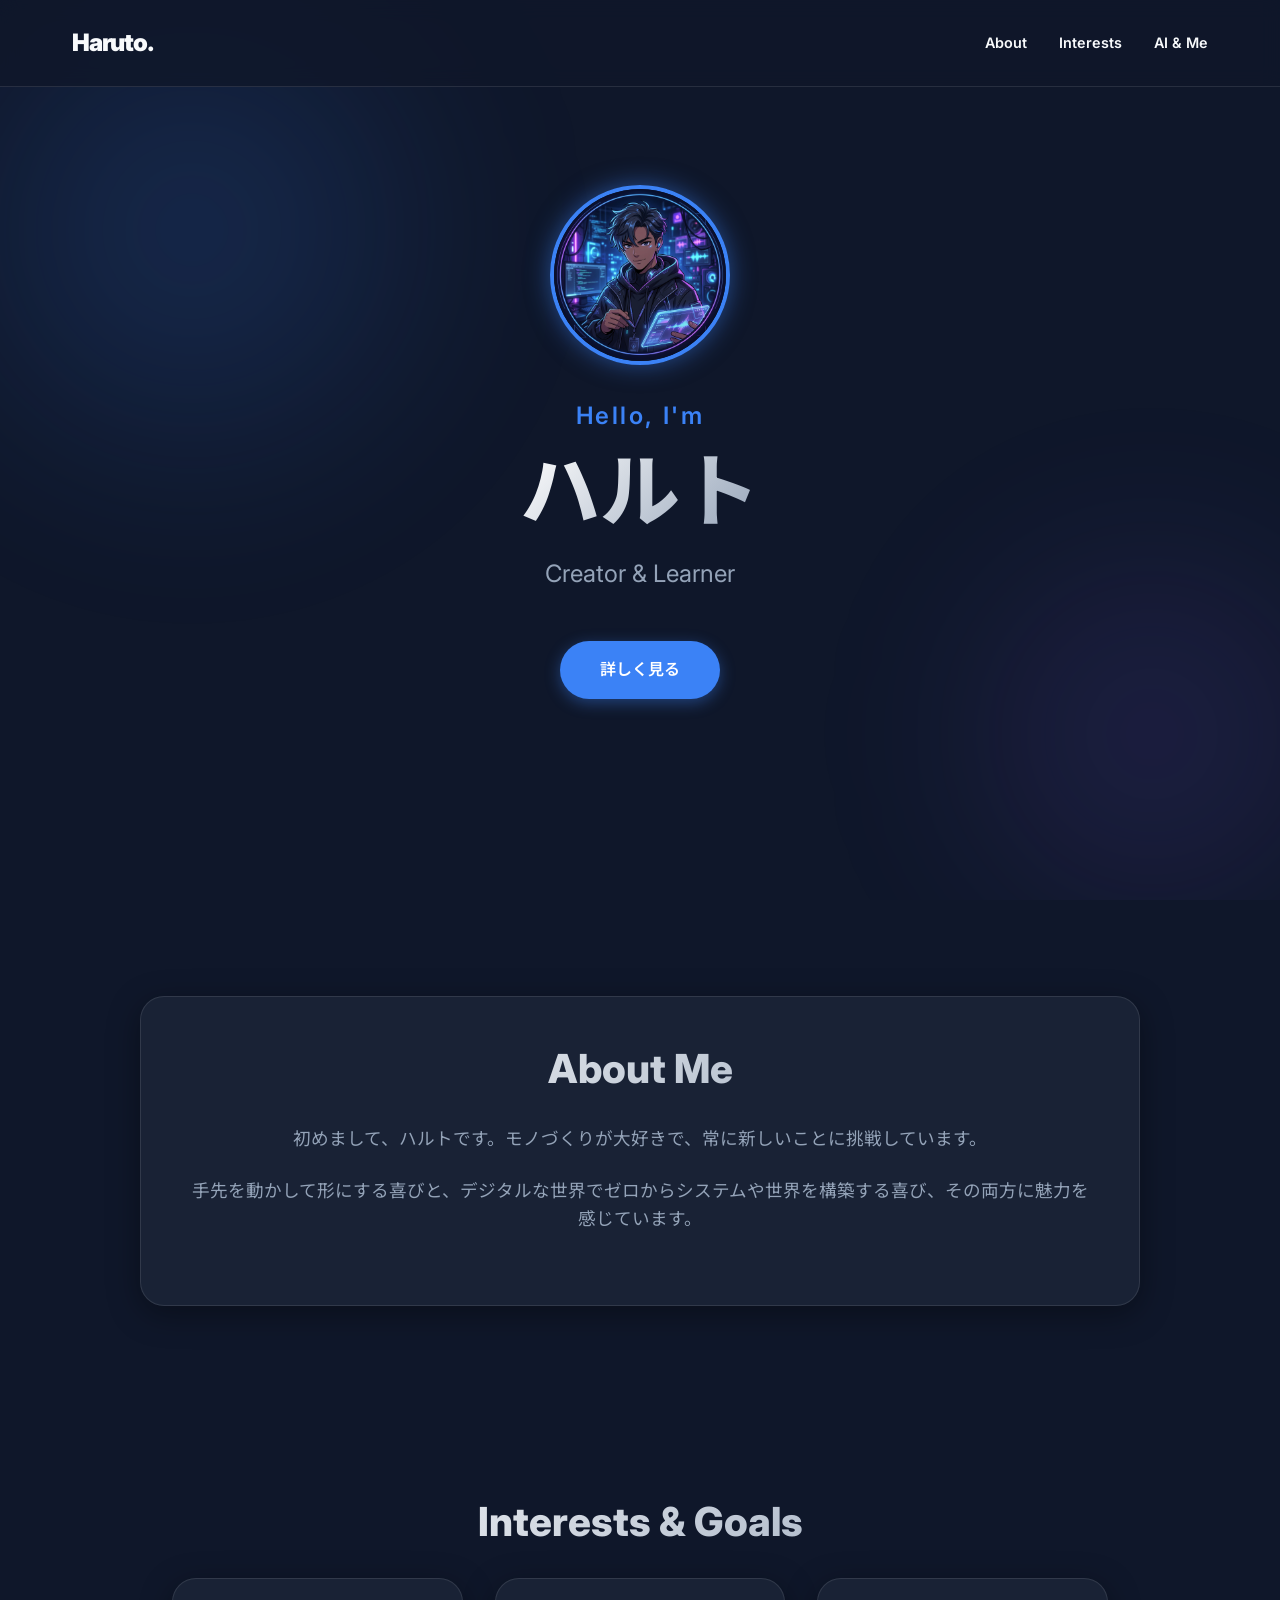
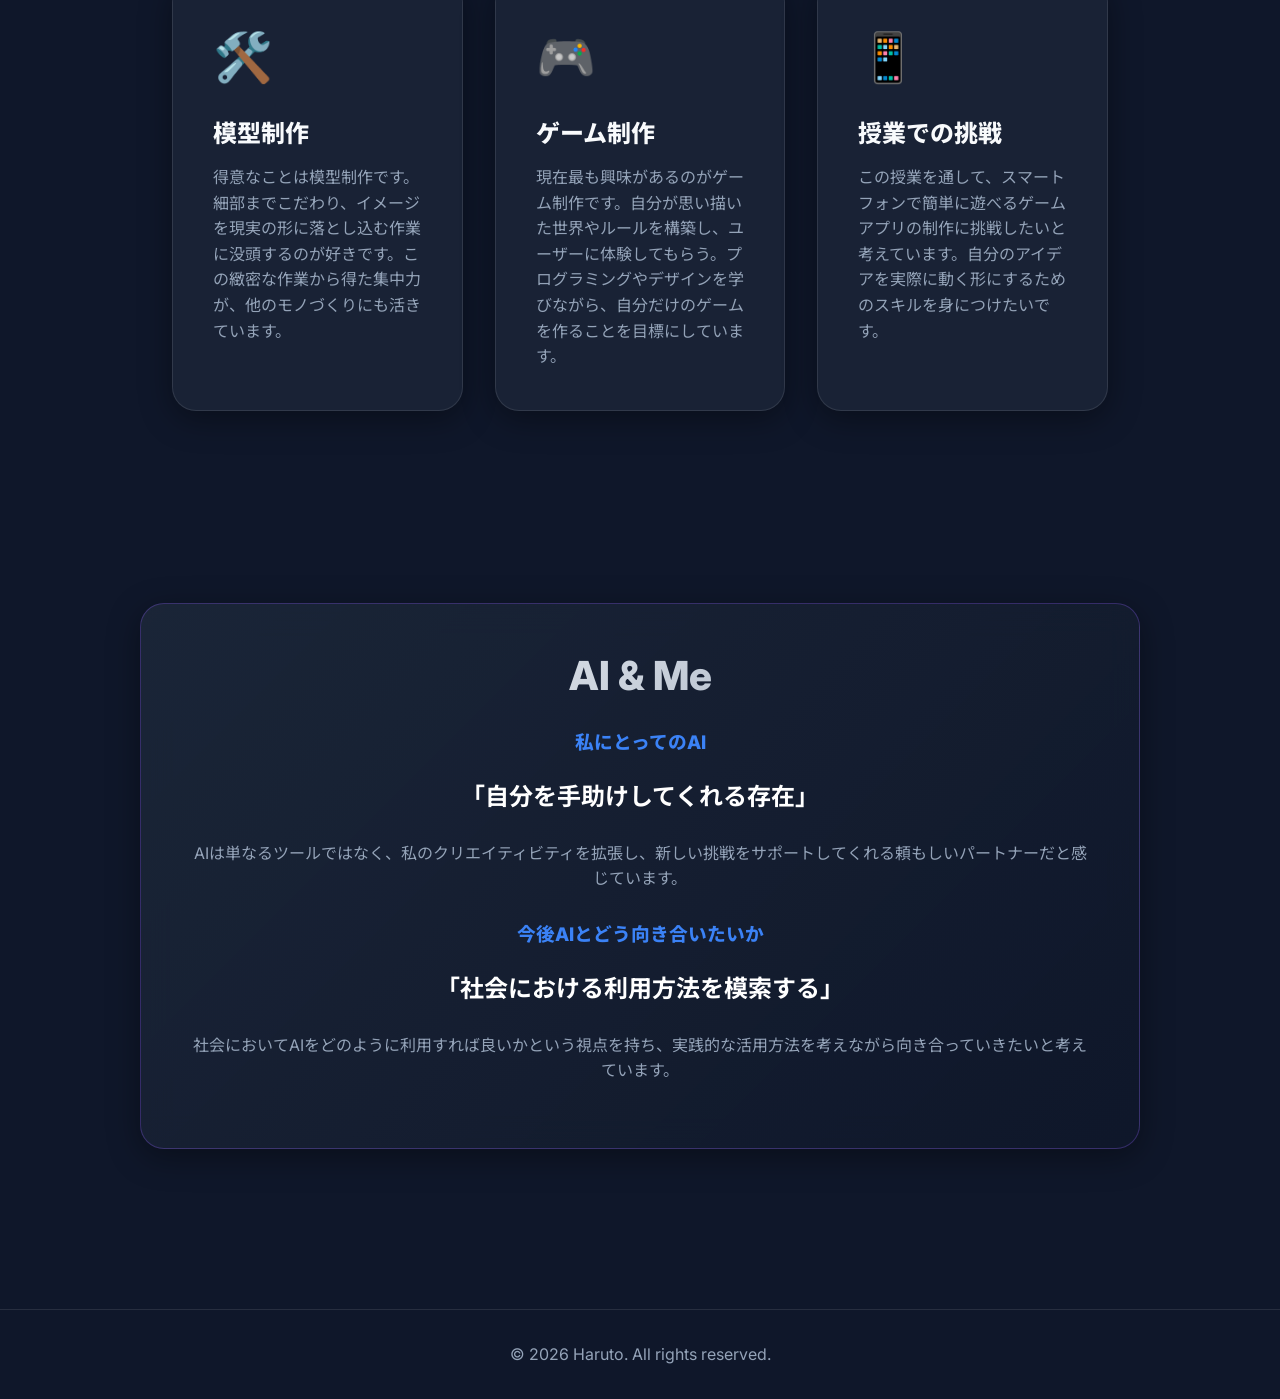
==== index.html @ 80e7993d "Initial commit" ====
<!DOCTYPE html>
<html lang="ja">
<head>
    <meta charset="UTF-8">
    <meta name="viewport" content="width=device-width, initial-scale=1.0">
    <title>ハルト | Portfolio</title>
    <meta name="description" content="ハルトの自己紹介ページです。模型制作やゲーム制作、AIへの興味についてまとめています。">
    <link rel="stylesheet" href="style.css">
    <link href="https://fonts.googleapis.com/css2?family=Inter:wght@400;600;800&family=Noto+Sans+JP:wght@400;700;900&display=swap" rel="stylesheet">
</head>
<body>
    <div class="background-effects">
        <div class="blob blob-1"></div>
        <div class="blob blob-2"></div>
    </div>

    <header>
        <nav>
            <div class="logo">Haruto.</div>
            <ul class="nav-links">
                <li><a href="#about">About</a></li>
                <li><a href="#interests">Interests</a></li>
                <li><a href="#ai">AI & Me</a></li>
            </ul>
        </nav>
    </header>

    <main>
        <section id="hero" class="hero">
            <div class="hero-content">
                <img src="avatar.png" alt="ハルトのプロフィール画像" class="profile-avatar scroll-anim fade-down">
                <p class="greeting scroll-anim fade-up delay-1">Hello, I'm</p>
                <h1 class="name scroll-anim fade-up delay-2">ハルト</h1>
                <p class="title scroll-anim fade-up delay-3">Creator & Learner</p>
                <a href="#about" class="cta-button scroll-anim fade-up delay-4">詳しく見る</a>
            </div>
        </section>

        <section id="about" class="about">
            <div class="container glass-panel scroll-anim fade-up">
                <h2>About Me</h2>
                <div class="content-grid">
                    <div class="text-content">
                        <p>初めまして、ハルトです。モノづくりが大好きで、常に新しいことに挑戦しています。</p>
                        <p>手先を動かして形にする喜びと、デジタルな世界でゼロからシステムや世界を構築する喜び、その両方に魅力を感じています。</p>
                    </div>
                </div>
            </div>
        </section>

        <section id="interests" class="interests">
            <div class="container">
                <h2 class="scroll-anim fade-up">Interests & Goals</h2>
                <div class="cards-grid">
                    <div class="card glass-panel scroll-anim fade-up delay-1">
                        <div class="card-icon">🛠️</div>
                        <h3>模型制作</h3>
                        <p>得意なことは模型制作です。細部までこだわり、イメージを現実の形に落とし込む作業に没頭するのが好きです。この緻密な作業から得た集中力が、他のモノづくりにも活きています。</p>
                    </div>
                    <div class="card glass-panel scroll-anim fade-up delay-2">
                        <div class="card-icon">🎮</div>
                        <h3>ゲーム制作</h3>
                        <p>現在最も興味があるのがゲーム制作です。自分が思い描いた世界やルールを構築し、ユーザーに体験してもらう。プログラミングやデザインを学びながら、自分だけのゲームを作ることを目標にしています。</p>
                    </div>
                    <div class="card glass-panel scroll-anim fade-up delay-3">
                        <div class="card-icon">📱</div>
                        <h3>授業での挑戦</h3>
                        <p>この授業を通して、スマートフォンで簡単に遊べるゲームアプリの制作に挑戦したいと考えています。自分のアイデアを実際に動く形にするためのスキルを身につけたいです。</p>
                    </div>
                </div>
            </div>
        </section>

        <section id="ai" class="ai">
            <div class="container glass-panel ai-panel scroll-anim scale-up">
                <h2>AI & Me</h2>
                <div class="ai-content">
                    <div class="ai-text">
                        <h3>私にとってのAI</h3>
                        <p><strong>「自分を手助けしてくれる存在」</strong></p>
                        <p>AIは単なるツールではなく、私のクリエイティビティを拡張し、新しい挑戦をサポートしてくれる頼もしいパートナーだと感じています。</p>
                        
                        <h3 style="margin-top: 2rem;">今後AIとどう向き合いたいか</h3>
                        <p><strong>「社会における利用方法を模索する」</strong></p>
                        <p>社会においてAIをどのように利用すれば良いかという視点を持ち、実践的な活用方法を考えながら向き合っていきたいと考えています。</p>
                    </div>
                </div>
            </div>
        </section>
    </main>

    <footer>
        <p>&copy; 2026 Haruto. All rights reserved.</p>
    </footer>

    <script src="script.js"></script>
</body>
</html>
---- style.css ----
:root {
    --bg-color: #0f172a;
    --text-primary: #f8fafc;
    --text-secondary: #94a3b8;
    --accent-color: #3b82f6;
    --accent-hover: #60a5fa;
    --glass-bg: rgba(30, 41, 59, 0.7);
    --glass-border: rgba(255, 255, 255, 0.1);
    --card-shadow: 0 8px 32px 0 rgba(0, 0, 0, 0.37);
}

* {
    margin: 0;
    padding: 0;
    box-sizing: border-box;
}

body {
    font-family: 'Inter', 'Noto Sans JP', sans-serif;
    background-color: var(--bg-color);
    color: var(--text-primary);
    line-height: 1.6;
    overflow-x: hidden;
}

/* Background Effects */
.background-effects {
    position: fixed;
    top: 0;
    left: 0;
    width: 100vw;
    height: 100vh;
    z-index: -1;
    overflow: hidden;
}

.blob {
    position: absolute;
    filter: blur(80px);
    border-radius: 50%;
    opacity: 0.5;
    animation: float 20s infinite alternate;
}

.blob-1 {
    top: -10%;
    left: -10%;
    width: 50vw;
    height: 50vw;
    background: radial-gradient(circle, rgba(59,130,246,0.4) 0%, rgba(15,23,42,0) 70%);
}

.blob-2 {
    bottom: -10%;
    right: -10%;
    width: 40vw;
    height: 40vw;
    background: radial-gradient(circle, rgba(139,92,246,0.3) 0%, rgba(15,23,42,0) 70%);
    animation-delay: -10s;
}

@keyframes float {
    0% { transform: translate(0, 0) scale(1); }
    100% { transform: translate(5%, 5%) scale(1.1); }
}

/* Typography & Utilities */
h1, h2, h3 {
    font-weight: 800;
    line-height: 1.2;
}

h2 {
    font-size: 2.5rem;
    margin-bottom: 2rem;
    text-align: center;
    background: linear-gradient(135deg, #fff, #94a3b8);
    -webkit-background-clip: text;
    -webkit-text-fill-color: transparent;
}

.container {
    max-width: 1000px;
    margin: 0 auto;
    padding: 0 2rem;
}

.glass-panel {
    background: var(--glass-bg);
    backdrop-filter: blur(16px);
    -webkit-backdrop-filter: blur(16px);
    border: 1px solid var(--glass-border);
    border-radius: 24px;
    padding: 3rem;
    box-shadow: var(--card-shadow);
}

/* Navigation */
header {
    position: fixed;
    top: 0;
    width: 100%;
    padding: 1.5rem 0;
    z-index: 100;
    background: rgba(15, 23, 42, 0.8);
    backdrop-filter: blur(10px);
    border-bottom: 1px solid var(--glass-border);
}

nav {
    display: flex;
    justify-content: space-between;
    align-items: center;
    max-width: 1200px;
    margin: 0 auto;
    padding: 0 2rem;
}

.logo {
    font-size: 1.5rem;
    font-weight: 900;
    letter-spacing: -0.05em;
}

.nav-links {
    display: flex;
    list-style: none;
    gap: 2rem;
}

.nav-links a {
    color: var(--text-primary);
    text-decoration: none;
    font-size: 0.9rem;
    font-weight: 600;
    transition: color 0.3s ease;
}

.nav-links a:hover {
    color: var(--accent-color);
}

/* Hero Section */
.hero {
    min-height: 100vh;
    display: flex;
    align-items: center;
    justify-content: center;
    text-align: center;
    padding-top: 80px;
}

.profile-avatar {
    width: 180px;
    height: 180px;
    border-radius: 50%;
    object-fit: cover;
    margin-bottom: 1.5rem;
    border: 4px solid var(--accent-color);
    box-shadow: 0 0 25px rgba(59, 130, 246, 0.5);
}

.greeting {
    font-size: 1.5rem;
    color: var(--accent-color);
    margin-bottom: 0.5rem;
    font-weight: 600;
    letter-spacing: 0.1em;
}

.name {
    font-size: 5rem;
    margin-bottom: 1rem;
    background: linear-gradient(135deg, #fff, #94a3b8);
    -webkit-background-clip: text;
    -webkit-text-fill-color: transparent;
}

.title {
    font-size: 1.5rem;
    color: var(--text-secondary);
    margin-bottom: 3rem;
}

.cta-button {
    display: inline-block;
    padding: 1rem 2.5rem;
    background: var(--accent-color);
    color: #fff;
    text-decoration: none;
    border-radius: 50px;
    font-weight: 600;
    transition: all 0.3s ease;
    box-shadow: 0 4px 15px rgba(59, 130, 246, 0.4);
}

.cta-button:hover {
    background: var(--accent-hover);
    transform: translateY(-2px);
    box-shadow: 0 6px 20px rgba(59, 130, 246, 0.6);
}

/* Sections */
section {
    padding: 6rem 0;
}

/* About Section */
.about .text-content {
    text-align: center;
    font-size: 1.1rem;
    color: var(--text-secondary);
}

.about .text-content p {
    margin-bottom: 1.5rem;
}

/* Interests Section */
.cards-grid {
    display: grid;
    grid-template-columns: repeat(auto-fit, minmax(280px, 1fr));
    gap: 2rem;
}

.card {
    padding: 2.5rem;
    transition: transform 0.3s ease, box-shadow 0.3s ease;
}

.card:hover {
    transform: translateY(-10px);
    box-shadow: 0 15px 35px rgba(59, 130, 246, 0.2);
}

.card-icon {
    font-size: 3rem;
    margin-bottom: 1.5rem;
}

.card h3 {
    font-size: 1.5rem;
    margin-bottom: 1rem;
}

.card p {
    color: var(--text-secondary);
}

/* AI Section */
.ai-panel {
    background: linear-gradient(135deg, rgba(30,41,59,0.8), rgba(15,23,42,0.9));
    border: 1px solid rgba(139,92,246,0.3);
}

.ai-text {
    text-align: center;
}

.ai-text h3 {
    color: var(--accent-color);
    margin-bottom: 1rem;
}

.ai-text p {
    color: var(--text-secondary);
    margin-bottom: 1rem;
}

.ai-text strong {
    color: #fff;
    font-size: 1.5rem;
    display: block;
    margin: 1.5rem 0;
}

/* Footer */
footer {
    text-align: center;
    padding: 2rem;
    color: var(--text-secondary);
    border-top: 1px solid var(--glass-border);
    margin-top: 4rem;
}

/* Scroll Animations */
.scroll-anim {
    opacity: 0;
    transition: opacity 0.8s cubic-bezier(0.16, 1, 0.3, 1), transform 0.8s cubic-bezier(0.16, 1, 0.3, 1);
}

.scroll-anim.fade-up {
    transform: translateY(40px);
}

.scroll-anim.fade-down {
    transform: translateY(-40px);
}

.scroll-anim.scale-up {
    transform: scale(0.95);
}

.scroll-anim.visible {
    opacity: 1;
    transform: translate(0) scale(1);
}

/* Animation Delays */
.delay-1 { transition-delay: 0.1s; }
.delay-2 { transition-delay: 0.2s; }
.delay-3 { transition-delay: 0.3s; }
.delay-4 { transition-delay: 0.4s; }

/* Responsive */
@media (max-width: 768px) {
    .name {
        font-size: 3.5rem;
    }
    
    .glass-panel {
        padding: 2rem;
    }
    
    .nav-links {
        display: none;
    }
    
    /* Disable delays on mobile for better UX */
    .delay-1, .delay-2, .delay-3, .delay-4 {
        transition-delay: 0s;
    }
}
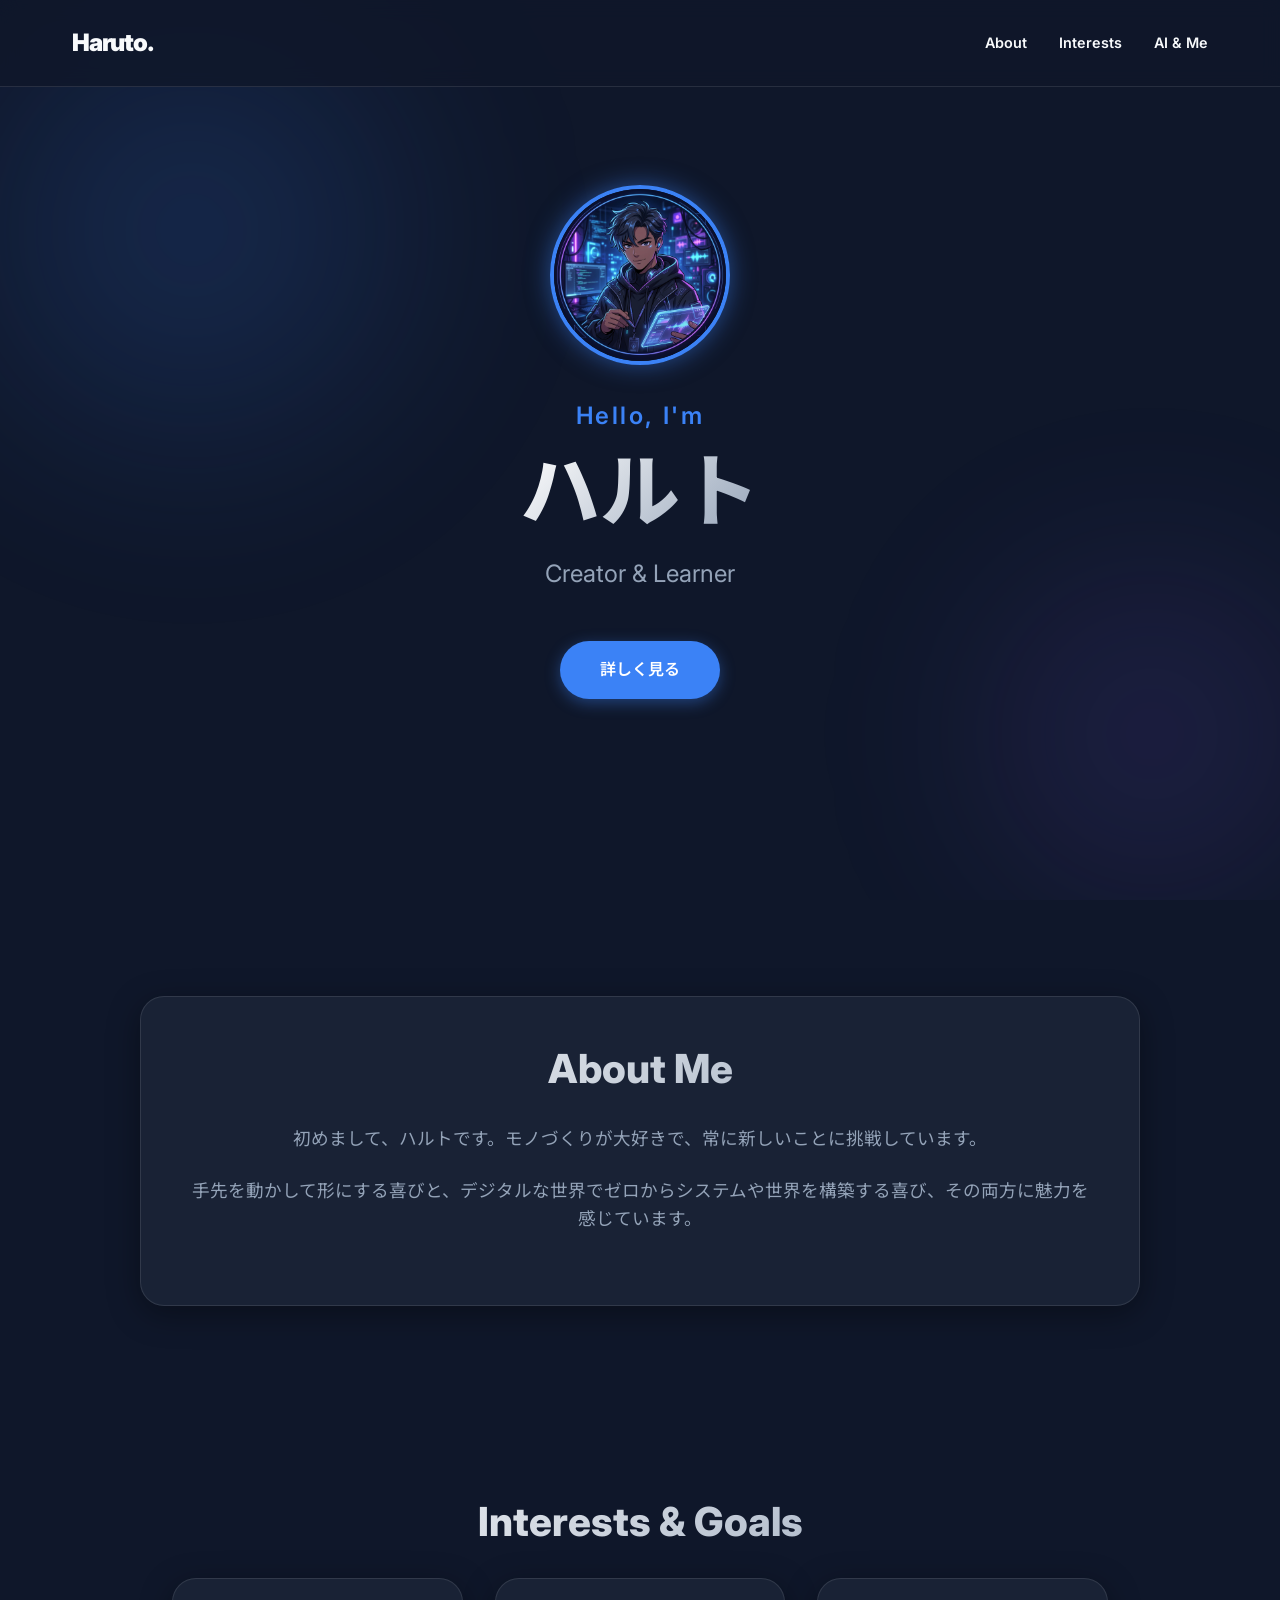
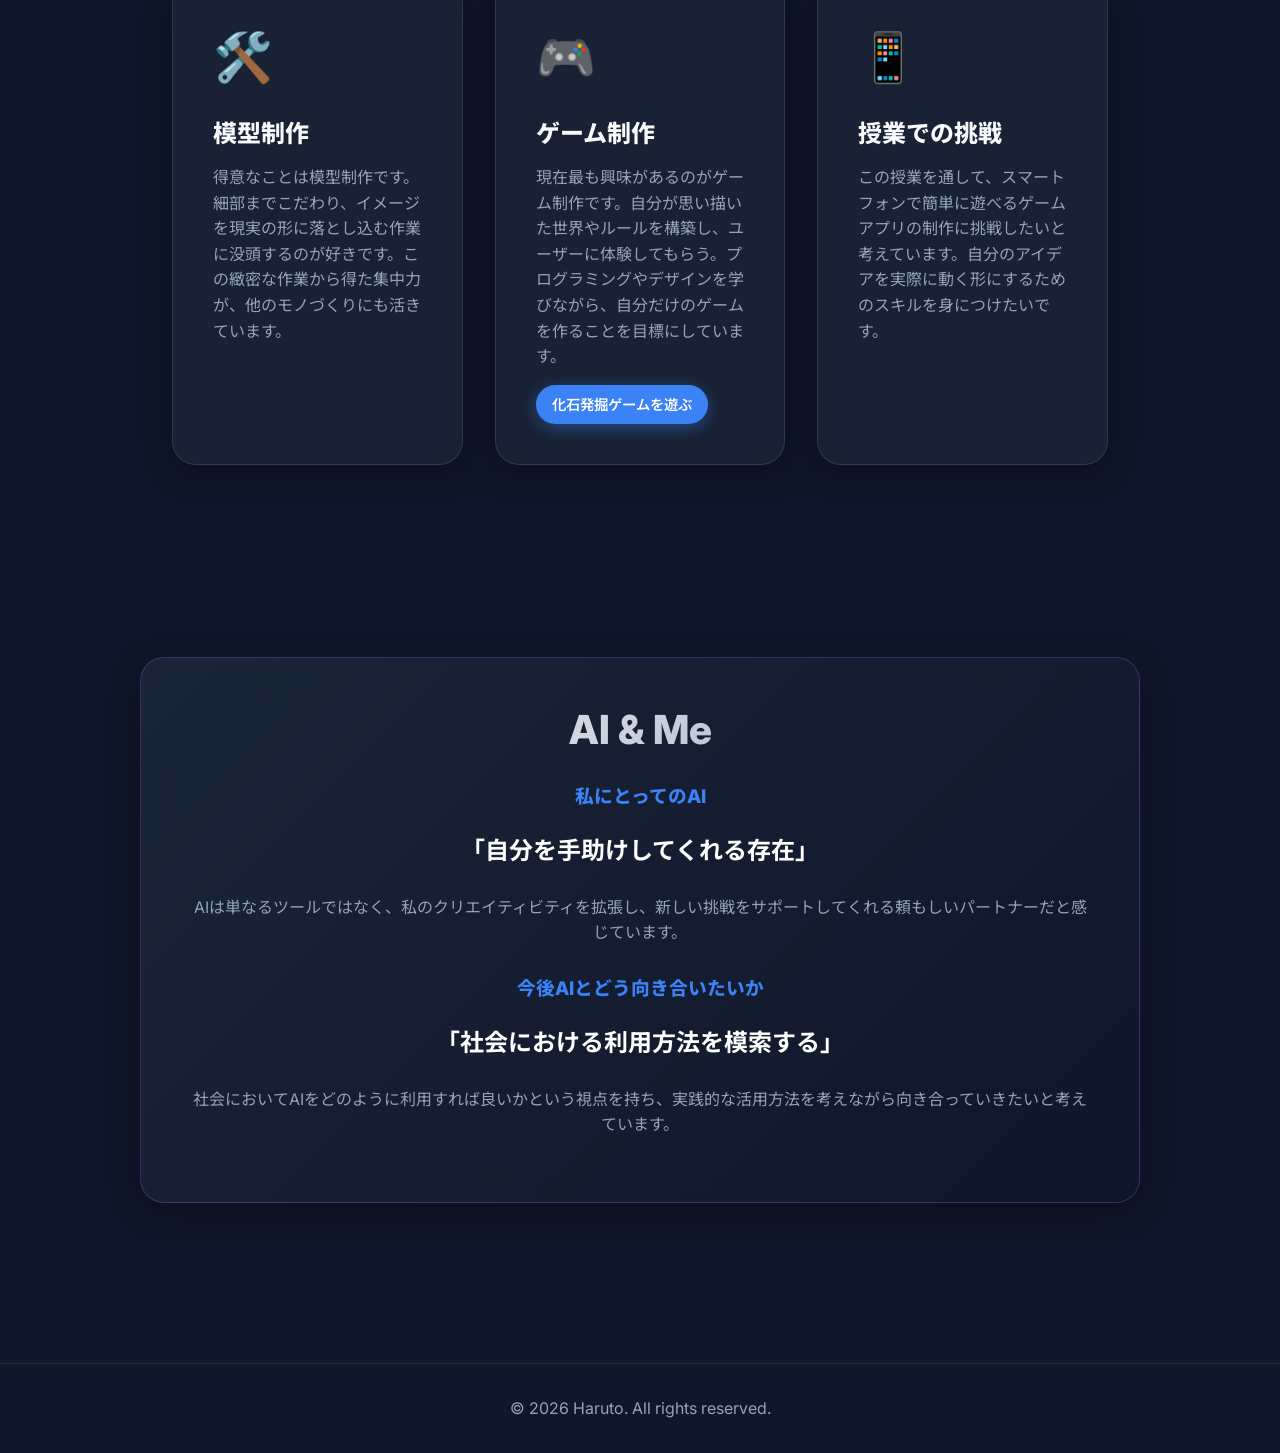
==== commit aa3158ad: "化石発掘ゲーム（ミニゲーム）を追加" ====
--- a/index.html
+++ b/index.html
@@ -61,6 +61,7 @@
                         <div class="card-icon">🎮</div>
                         <h3>ゲーム制作</h3>
                         <p>現在最も興味があるのがゲーム制作です。自分が思い描いた世界やルールを構築し、ユーザーに体験してもらう。プログラミングやデザインを学びながら、自分だけのゲームを作ることを目標にしています。</p>
+                        <a href="fossil.html" class="cta-button" style="margin-top: 15px; display: inline-block; font-size: 0.9rem; padding: 8px 16px;">化石発掘ゲームを遊ぶ</a>
                     </div>
                     <div class="card glass-panel scroll-anim fade-up delay-3">
                         <div class="card-icon">📱</div>
